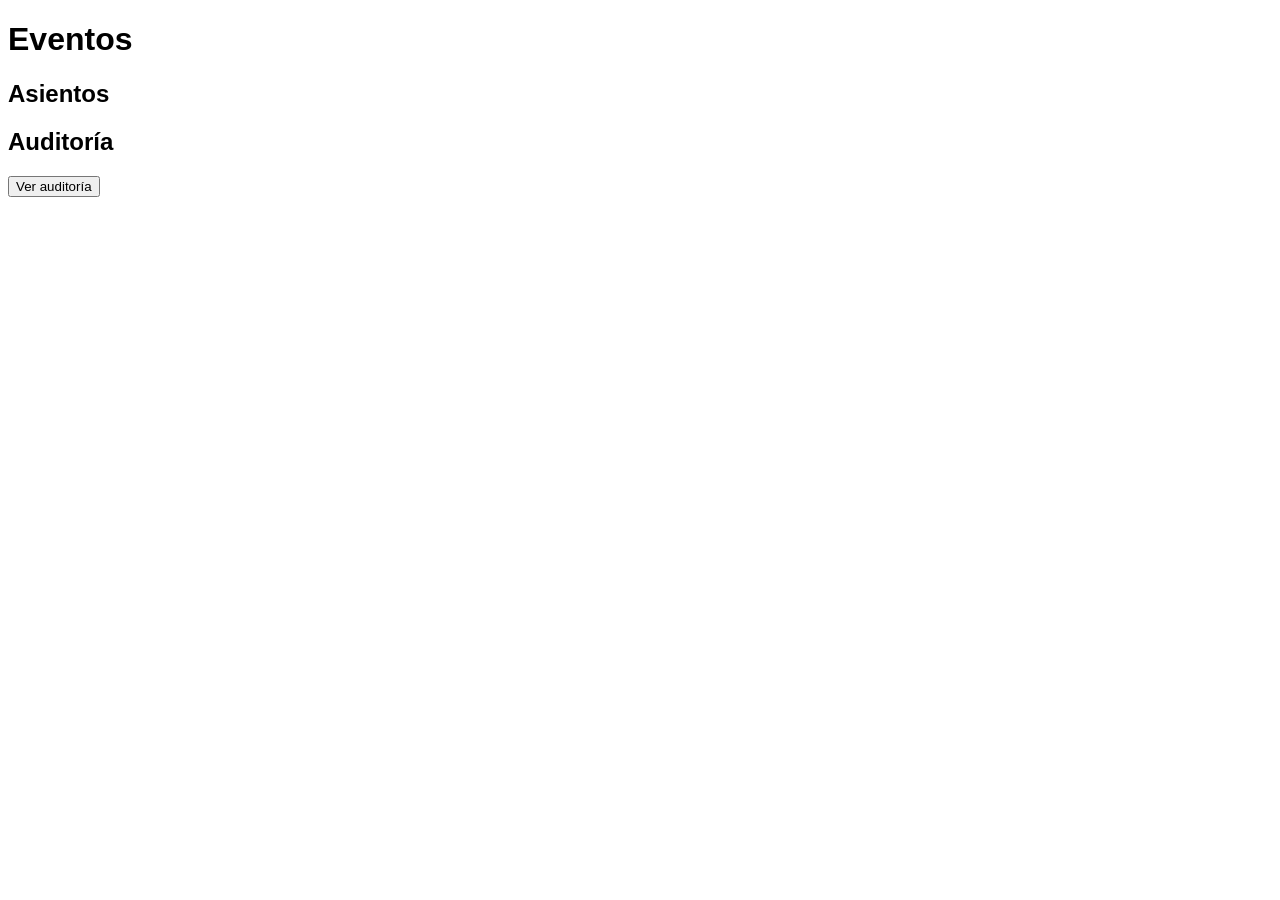
==== wwwroot/index.html @ 21cbf027 "Se agrega el proyecto" ====
<!DOCTYPE html>
<html>
<head>
    <title>Ticketing</title>
    <link rel="stylesheet" href="styles.css">
</head>
<body>

<h1>Eventos</h1>
<div id="events"></div>

<h2>Asientos</h2>
<div id="seats"></div>

<h2>Auditoría</h2>
<button onclick="loadAudit()">Ver auditoría</button>
<div id="audit"></div>

<script src="app.js"></script>
</body>
</html>
---- wwwroot/styles.css ----
body {
    font-family: Arial;
}

.seat {
    width: 40px;
    height: 40px;
    margin: 5px;
    display: inline-block;
    text-align: center;
    line-height: 40px;
    cursor: pointer;
}

.disponible {
    background-color: green;
}

.reservado {
    background-color: orange;
}

.vendido {
    background-color: red;
}
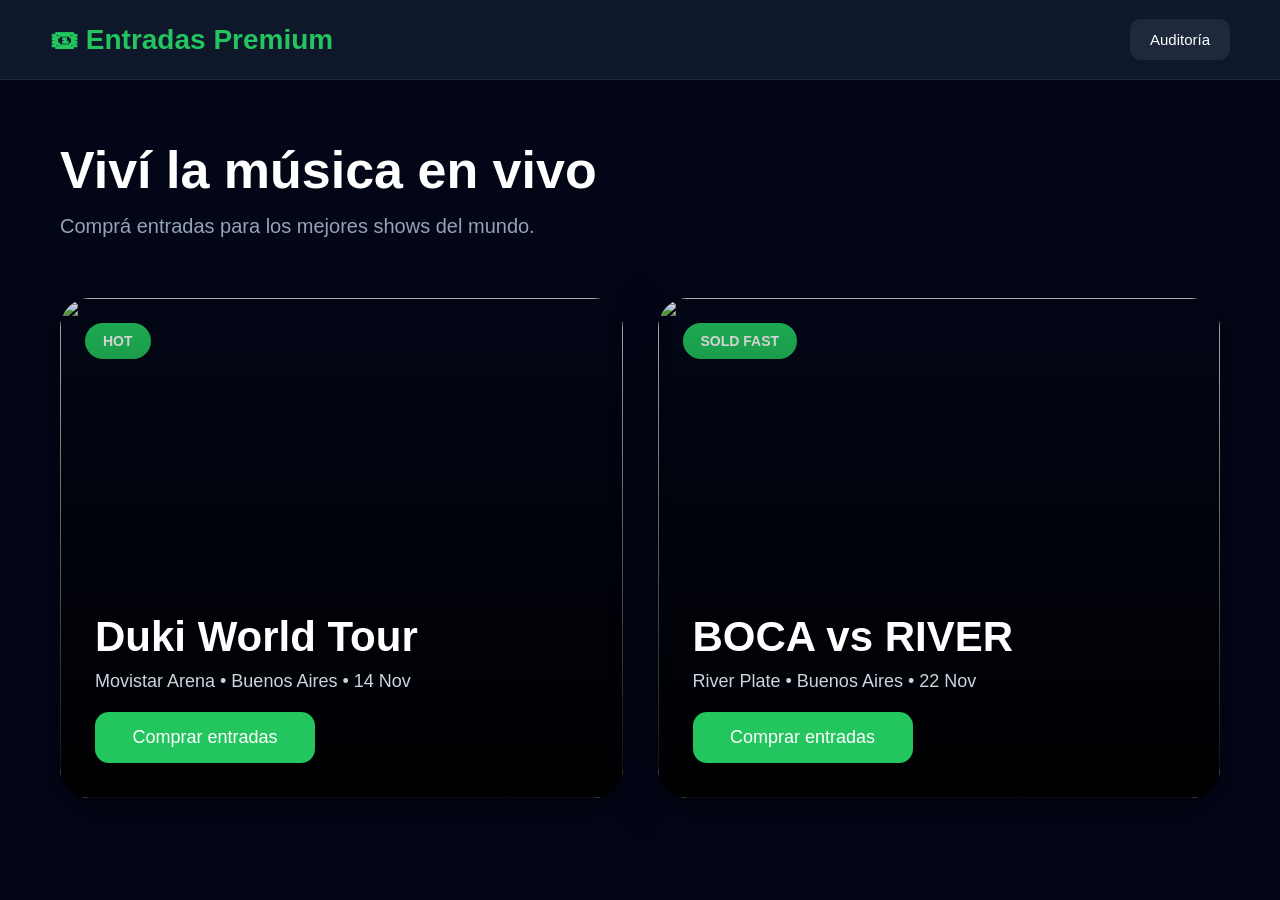
==== commit dd584b03: "Entrega 1 - Funcional(Mejorable)" ====
--- a/wwwroot/index.html
+++ b/wwwroot/index.html
@@ -1,21 +1,265 @@
 <!DOCTYPE html>
-<html>
+<html lang="es">
 <head>
-    <title>Ticketing</title>
-    <link rel="stylesheet" href="styles.css">
+<meta charset="UTF-8">
+<title>Entradas Premium</title>
+
+<style>
+
+*{
+    margin:0;
+    padding:0;
+    box-sizing:border-box;
+}
+
+body{
+    background:#020617;
+    font-family:Arial;
+    color:white;
+}
+
+/* NAVBAR */
+
+nav{
+    height:80px;
+    background:#0f172a;
+    display:flex;
+    justify-content:space-between;
+    align-items:center;
+    padding:0 50px;
+    border-bottom:1px solid #1e293b;
+}
+
+.logo{
+    font-size:28px;
+    font-weight:bold;
+    color:#22c55e;
+}
+
+.menu{
+    display:flex;
+    gap:20px;
+}
+
+.menu button{
+    padding:12px 20px;
+    border:none;
+    border-radius:10px;
+    background:#1e293b;
+    color:white;
+    cursor:pointer;
+    font-size:15px;
+    transition:0.2s;
+}
+
+.menu button:hover{
+    background:#334155;
+    transform:translateY(-2px);
+}
+
+/* HERO */
+
+.hero{
+    padding:60px;
+}
+
+.hero h1{
+    font-size:52px;
+    margin-bottom:15px;
+}
+
+.hero p{
+    color:#94a3b8;
+    font-size:20px;
+}
+
+/* CARDS */
+
+.events{
+    padding:0 60px 60px;
+    display:grid;
+    grid-template-columns:repeat(auto-fit,minmax(420px,1fr));
+    gap:35px;
+}
+
+.card{
+    position:relative;
+    height:500px;
+    border-radius:30px;
+    overflow:hidden;
+    cursor:pointer;
+    transition:0.3s;
+    box-shadow:0 10px 40px rgba(0,0,0,0.5);
+}
+
+.card:hover{
+    transform:scale(1.02);
+}
+
+.card img{
+    width:100%;
+    height:100%;
+    object-fit:cover;
+}
+
+.overlay{
+    position:absolute;
+    inset:0;
+    background:linear-gradient(
+        to top,
+        rgba(0,0,0,0.95),
+        rgba(0,0,0,0.1)
+    );
+    display:flex;
+    flex-direction:column;
+    justify-content:flex-end;
+    padding:35px;
+}
+
+.overlay h2{
+    font-size:42px;
+    margin-bottom:10px;
+}
+
+.overlay p{
+    color:#cbd5e1;
+    margin-bottom:20px;
+    font-size:18px;
+}
+
+.overlay button{
+    width:220px;
+    padding:15px;
+    border:none;
+    border-radius:14px;
+    background:#22c55e;
+    color:white;
+    font-size:18px;
+    cursor:pointer;
+    transition:0.2s;
+}
+
+.overlay button:hover{
+    background:#16a34a;
+    transform:scale(1.03);
+}
+
+.tag{
+    position:absolute;
+    top:25px;
+    left:25px;
+    background:#22c55e;
+    color:white;
+    padding:10px 18px;
+    border-radius:50px;
+    font-size:14px;
+    font-weight:bold;
+}
+
+</style>
+
 </head>
 <body>
 
-<h1>Eventos</h1>
-<div id="events"></div>
-
-<h2>Asientos</h2>
-<div id="seats"></div>
-
-<h2>Auditoría</h2>
-<button onclick="loadAudit()">Ver auditoría</button>
-<div id="audit"></div>
-
-<script src="app.js"></script>
+<nav>
+
+<div class="logo">
+    🎟 Entradas Premium
+</div>
+
+<div class="menu">
+
+<button onclick="goAuditoria()">
+    Auditoría
+</button>
+
+</div>
+
+</nav>
+
+<section class="hero">
+
+<h1>Viví la música en vivo</h1>
+
+<p>
+Comprá entradas para los mejores shows del mundo.
+</p>
+
+</section>
+
+<section class="events">
+
+<!-- DUKI -->
+
+<div class="card">
+
+<div class="tag">
+    HOT
+</div>
+
+<img src="https://enagenda.com.ar/uploads/noticias/5/2025/06/20250602181554_duki-x-irishsuarez-036.jpg">
+
+<div class="overlay">
+
+<h2>Duki World Tour</h2>
+
+<p>
+Movistar Arena • Buenos Aires • 14 Nov
+</p>
+
+<button onclick="goEvent(1)">
+    Comprar entradas
+</button>
+
+</div>
+
+</div>
+
+<!-- BOCA - RIVER -->
+
+<div class="card">
+
+<div class="tag">
+    SOLD FAST
+</div>
+
+<img src="https://www.lanacion.com.ar/resizer/v2/la-durisima-patada-de-marcos-rojo-que-derivo-en-GVH4JYH6PFBY7HL6YUXSDWR7OE.JPG?auth=452b2d8910b20b48db97c01a0bf265ee4afd8ade068e79f953376ad023b01b76&width=1200&height=800&quality=70&smart=true">
+
+<div class="overlay">
+
+<h2>BOCA vs RIVER</h2>
+
+<p>
+River Plate • Buenos Aires • 22 Nov
+</p>
+
+<button onclick="goEvent(2)">
+    Comprar entradas
+</button>
+
+</div>
+
+</div>
+
+</section>
+
+<script>
+
+function goEvent(id){
+
+    localStorage.removeItem("selectedSeats");
+
+    window.location.href =
+        `seats.html?eventId=${id}`;
+}
+
+function goAuditoria(){
+
+    window.location.href =
+        "auditoria.html";
+}
+
+</script>
+
 </body>
 </html>
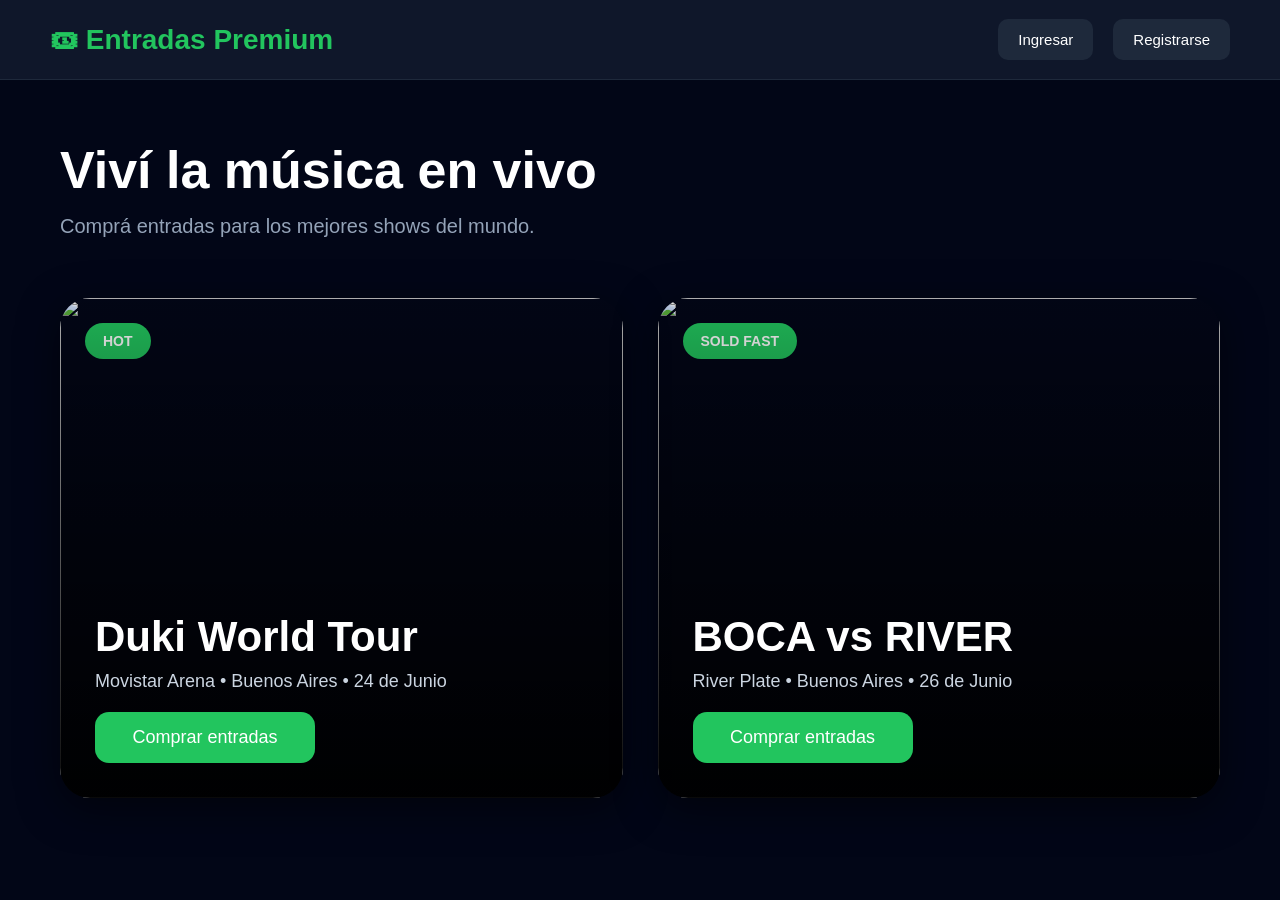
==== commit 3e4c5b27: "Entrega 1 - EntradasAPI" ====
--- a/wwwroot/index.html
+++ b/wwwroot/index.html
@@ -18,8 +18,6 @@
     color:white;
 }
 
-/* NAVBAR */
-
 nav{
     height:80px;
     background:#0f172a;
@@ -57,8 +55,6 @@
     transform:translateY(-2px);
 }
 
-/* HERO */
-
 .hero{
     padding:60px;
 }
@@ -72,8 +68,6 @@
     color:#94a3b8;
     font-size:20px;
 }
-
-/* CARDS */
 
 .events{
     padding:0 60px 60px;
@@ -156,6 +150,16 @@
     font-weight:bold;
 }
 
+.userInfo{
+    display:flex;
+    align-items:center;
+    padding:12px 18px;
+    border-radius:10px;
+    background:#020617;
+    color:#22c55e;
+    font-weight:bold;
+    font-size:15px;
+}
 </style>
 
 </head>
@@ -167,13 +171,7 @@
     🎟 Entradas Premium
 </div>
 
-<div class="menu">
-
-<button onclick="goAuditoria()">
-    Auditoría
-</button>
-
-</div>
+<div class="menu" id="menu"></div>
 
 </nav>
 
@@ -189,74 +187,74 @@
 
 <section class="events">
 
-<!-- DUKI -->
-
 <div class="card">
-
-<div class="tag">
-    HOT
-</div>
-
+<div class="tag">HOT</div>
 <img src="https://enagenda.com.ar/uploads/noticias/5/2025/06/20250602181554_duki-x-irishsuarez-036.jpg">
 
 <div class="overlay">
-
 <h2>Duki World Tour</h2>
-
-<p>
-Movistar Arena • Buenos Aires • 14 Nov
-</p>
-
-<button onclick="goEvent(1)">
-    Comprar entradas
-</button>
-
-</div>
-
-</div>
-
-<!-- BOCA - RIVER -->
+<p>Movistar Arena • Buenos Aires • 24 de Junio</p>
+<button onclick="goEvent(1)">Comprar entradas</button>
+</div>
+</div>
 
 <div class="card">
-
-<div class="tag">
-    SOLD FAST
-</div>
-
+<div class="tag">SOLD FAST</div>
 <img src="https://www.lanacion.com.ar/resizer/v2/la-durisima-patada-de-marcos-rojo-que-derivo-en-GVH4JYH6PFBY7HL6YUXSDWR7OE.JPG?auth=452b2d8910b20b48db97c01a0bf265ee4afd8ade068e79f953376ad023b01b76&width=1200&height=800&quality=70&smart=true">
 
 <div class="overlay">
-
 <h2>BOCA vs RIVER</h2>
-
-<p>
-River Plate • Buenos Aires • 22 Nov
-</p>
-
-<button onclick="goEvent(2)">
-    Comprar entradas
-</button>
-
-</div>
-
+<p>River Plate • Buenos Aires • 26 de Junio</p>
+<button onclick="goEvent(2)">Comprar entradas</button>
+</div>
 </div>
 
 </section>
 
 <script>
 
+const user = JSON.parse(localStorage.getItem("user"));
+const menu = document.getElementById("menu");
+
+// MENU DINÁMICO SEGÚN ROL
+
+if(!user){
+    menu.innerHTML = `
+        <button onclick="window.location.href='login.html'">
+            Ingresar
+        </button>
+        <button onclick="window.location.href='register.html'">
+            Registrarse
+        </button>
+    `;
+}
+else if(user.rol === "User"){
+    menu.innerHTML = `
+        <div class="userInfo">Hola ${user.username}</div>
+        <button onclick="logout()">Salir</button>
+    `;
+}
+else if(user.rol === "Admin"){
+    menu.innerHTML = `
+        <div class="userInfo">Hola ${user.username}</div>
+        <button onclick="goAuditoria()">Auditoría</button>
+        <button onclick="window.location.href='admin.html'">Admin</button>
+        <button onclick="logout()">Salir</button>
+    `;
+}
+
 function goEvent(id){
-
     localStorage.removeItem("selectedSeats");
-
-    window.location.href =
-        `seats.html?eventId=${id}`;
+    window.location.href = `seats.html?eventId=${id}`;
 }
 
 function goAuditoria(){
-
-    window.location.href =
-        "auditoria.html";
+    window.location.href = "auditoria.html";
+}
+
+function logout(){
+    localStorage.removeItem("user");
+    window.location.href = "index.html";
 }
 
 </script>
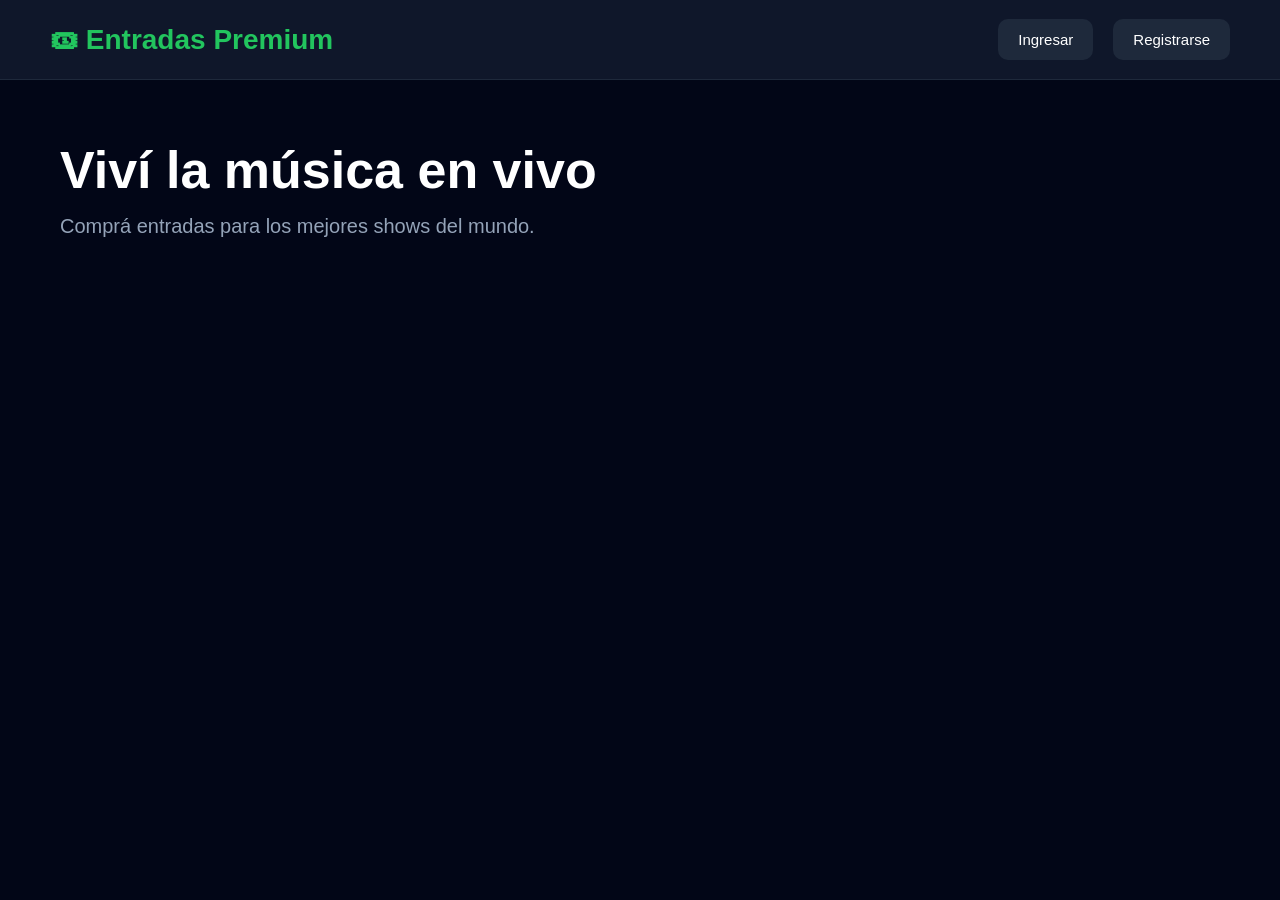
==== commit 7b21614b: "Cleanup proyecto final" ====
--- a/wwwroot/index.html
+++ b/wwwroot/index.html
@@ -160,6 +160,104 @@
     font-weight:bold;
     font-size:15px;
 }
+
+.welcome{
+    padding:12px 20px;
+    border-radius:14px;
+
+    background:linear-gradient(
+        135deg,
+        #22c55e,
+        #16a34a
+    );
+
+    color:white;
+
+    font-weight:bold;
+
+    font-size:15px;
+
+    letter-spacing:0.5px;
+
+    box-shadow:
+        0 4px 15px rgba(34,197,94,0.3);
+
+    display:flex;
+    align-items:center;
+
+    @media(max-width:768px){
+
+    nav{
+        flex-direction:column;
+        height:auto;
+        padding:20px;
+        gap:20px;
+    }
+
+    .hero{
+        padding:30px 20px;
+        text-align:center;
+    }
+
+    .hero h1{
+        font-size:36px;
+    }
+
+    .hero p{
+        font-size:16px;
+    }
+
+    .events{
+        grid-template-columns:1fr;
+        padding:20px;
+    }
+
+    .card{
+        height:420px;
+    }
+
+    .overlay h2{
+        font-size:28px;
+    }
+
+    .overlay button{
+        width:100%;
+    }
+
+    .menu{
+        flex-wrap:wrap;
+        justify-content:center;
+    }
+}
+
+.available{
+
+    margin-top:12px;
+
+    margin-bottom:12px;
+
+    font-size:15px;
+
+    font-weight:bold;
+
+    color:#22c55e;
+
+    background:rgba(34,197,94,0.12);
+
+    padding:8px 12px;
+
+    border-radius:12px;
+
+    display:inline-block;
+}
+
+button:disabled{
+
+    background:#475569;
+
+    cursor:not-allowed;
+}
+}
 </style>
 
 </head>
@@ -185,77 +283,294 @@
 
 </section>
 
-<section class="events">
-
-<div class="card">
-<div class="tag">HOT</div>
-<img src="https://enagenda.com.ar/uploads/noticias/5/2025/06/20250602181554_duki-x-irishsuarez-036.jpg">
-
-<div class="overlay">
-<h2>Duki World Tour</h2>
-<p>Movistar Arena • Buenos Aires • 24 de Junio</p>
-<button onclick="goEvent(1)">Comprar entradas</button>
-</div>
-</div>
-
-<div class="card">
-<div class="tag">SOLD FAST</div>
-<img src="https://www.lanacion.com.ar/resizer/v2/la-durisima-patada-de-marcos-rojo-que-derivo-en-GVH4JYH6PFBY7HL6YUXSDWR7OE.JPG?auth=452b2d8910b20b48db97c01a0bf265ee4afd8ade068e79f953376ad023b01b76&width=1200&height=800&quality=70&smart=true">
-
-<div class="overlay">
-<h2>BOCA vs RIVER</h2>
-<p>River Plate • Buenos Aires • 26 de Junio</p>
-<button onclick="goEvent(2)">Comprar entradas</button>
-</div>
-</div>
-
+<section class="events" id="events">
 </section>
 
 <script>
 
+function showMessage(text, success = true){
+
+    const div =
+        document.createElement("div");
+
+    div.innerText = text;
+
+    div.style.position = "fixed";
+
+    div.style.top = "20px";
+
+    div.style.right = "20px";
+
+    div.style.padding = "15px 20px";
+
+    div.style.borderRadius = "12px";
+
+    div.style.fontWeight = "bold";
+
+    div.style.zIndex = "9999";
+
+    div.style.boxShadow =
+        "0 5px 20px rgba(0,0,0,0.3)";
+
+    div.style.background =
+        success
+        ? "#22c55e"
+        : "#ef4444";
+
+    div.style.color = "white";
+
+    div.style.opacity = "0";
+
+    div.style.transition = "0.3s";
+
+    document.body.appendChild(div);
+
+    setTimeout(() => {
+        div.style.opacity = "1";
+    },10);
+
+    setTimeout(() => {
+
+        div.style.opacity = "0";
+
+        setTimeout(() => {
+            div.remove();
+        },300);
+
+    },3000);
+}
+
 const user = JSON.parse(localStorage.getItem("user"));
-const menu = document.getElementById("menu");
-
-// MENU DINÁMICO SEGÚN ROL
+
+const menu =
+    document.getElementById("menu");
+
+// MENU
 
 if(!user){
+
     menu.innerHTML = `
         <button onclick="window.location.href='login.html'">
             Ingresar
         </button>
+
         <button onclick="window.location.href='register.html'">
             Registrarse
         </button>
     `;
 }
+
 else if(user.rol === "User"){
+
     menu.innerHTML = `
-        <div class="userInfo">Hola ${user.username}</div>
-        <button onclick="logout()">Salir</button>
+        <div class="welcome">
+            👋 ${user.username}
+        </div>
+        <button onclick="window.location.href='misentradas.html'">
+            Mis Entradas
+        </button>
+        <button onclick="logout()">
+            Salir
+        </button>
     `;
 }
+
 else if(user.rol === "Admin"){
+
     menu.innerHTML = `
-        <div class="userInfo">Hola ${user.username}</div>
-        <button onclick="goAuditoria()">Auditoría</button>
-        <button onclick="window.location.href='admin.html'">Admin</button>
-        <button onclick="logout()">Salir</button>
+        <div class="welcome">
+            ${user.username}
+        </div>
+        <button onclick="window.location.href='misentradas.html'">
+            Mis Entradas
+        </button>
+        <button onclick="goAuditoria()">
+            Auditoría
+        </button>
+
+        <button onclick="window.location.href='admin.html'">
+            Admin
+        </button>
+
+        <button onclick="logout()">
+            Salir
+        </button>
     `;
 }
 
+// CARGAR EVENTOS
+async function loadEvents(){
+
+    const response =
+        await fetch(
+            "http://localhost:5123/api/events"
+        );
+
+    const events =
+        await response.json();
+
+    const container =
+        document.getElementById("events");
+
+    container.innerHTML = "";
+
+    events.forEach(event => {
+
+        container.innerHTML += `
+
+    <div class="card">
+
+        <div class="tag">
+            LIVE
+        </div>
+
+        <img src="${
+            event.imageUrl ||
+            'https://via.placeholder.com/500x500'
+        }">
+
+        <div class="overlay">
+
+            <h2>
+                ${event.name}
+            </h2>
+
+            <p>
+                ${event.venue}
+            </p>
+
+            <div class="available">
+
+                ${
+                    event.availableSeats > 0
+                    ? `🎟 ${event.availableSeats} disponibles`
+                    : `❌ AGOTADO`
+                }
+
+            </div>
+
+            <button
+                onclick="goEvent(${event.id})"
+
+                ${
+                    event.availableSeats <= 0
+                    ? "disabled"
+                    : ""
+                }
+            >
+                ${
+                    event.availableSeats > 0
+                    ? "Comprar entradas"
+                    : "Sin stock"
+                }
+            </button>
+
+        </div>
+
+    </div>
+`;
+    });
+}
+
+//Editar Evento
+async function editarEvento(id){
+
+    const nombre =
+        prompt("Nuevo nombre");
+
+    if(!nombre) return;
+
+    const venue =
+        prompt("Nuevo lugar");
+
+    if(!venue) return;
+
+    const addPlatea =
+        prompt("Agregar butacas Platea");
+
+    const addCampo =
+        prompt("Agregar butacas Campo");
+
+    const input =
+        document.createElement("input");
+
+    input.type = "file";
+
+    input.accept = "image/*";
+
+    input.onchange = async () => {
+
+        const file =
+            input.files[0];
+
+        const formData =
+            new FormData();
+
+        formData.append("name", nombre);
+
+        formData.append("venue", venue);
+
+        formData.append(
+            "addPlatea",
+            addPlatea || 0
+        );
+
+        formData.append(
+            "addCampo",
+            addCampo || 0
+        );
+
+        if(file){
+            formData.append("image", file);
+        }
+
+        const response = await fetch(
+            `http://localhost:5123/api/events/${id}`,
+            {
+                method:"PUT",
+                body: formData
+            });
+
+        if(response.ok){
+
+            showMessage("Evento editado correctamente");
+
+            loadEvents();
+        }
+        else{
+            showMessage("Error editando evento", false);
+        }
+    };
+
+    input.click();
+}
+
+// FUNCIONES
 function goEvent(id){
-    localStorage.removeItem("selectedSeats");
-    window.location.href = `seats.html?eventId=${id}`;
+
+    localStorage.removeItem(
+        "selectedSeats"
+    );
+
+    window.location.href =
+        `seats.html?eventId=${id}`;
 }
 
 function goAuditoria(){
-    window.location.href = "auditoria.html";
+
+    window.location.href =
+        "auditoria.html";
 }
 
 function logout(){
+
     localStorage.removeItem("user");
-    window.location.href = "index.html";
-}
+
+    window.location.href =
+        "index.html";
+}
+
+loadEvents();
 
 </script>
 
